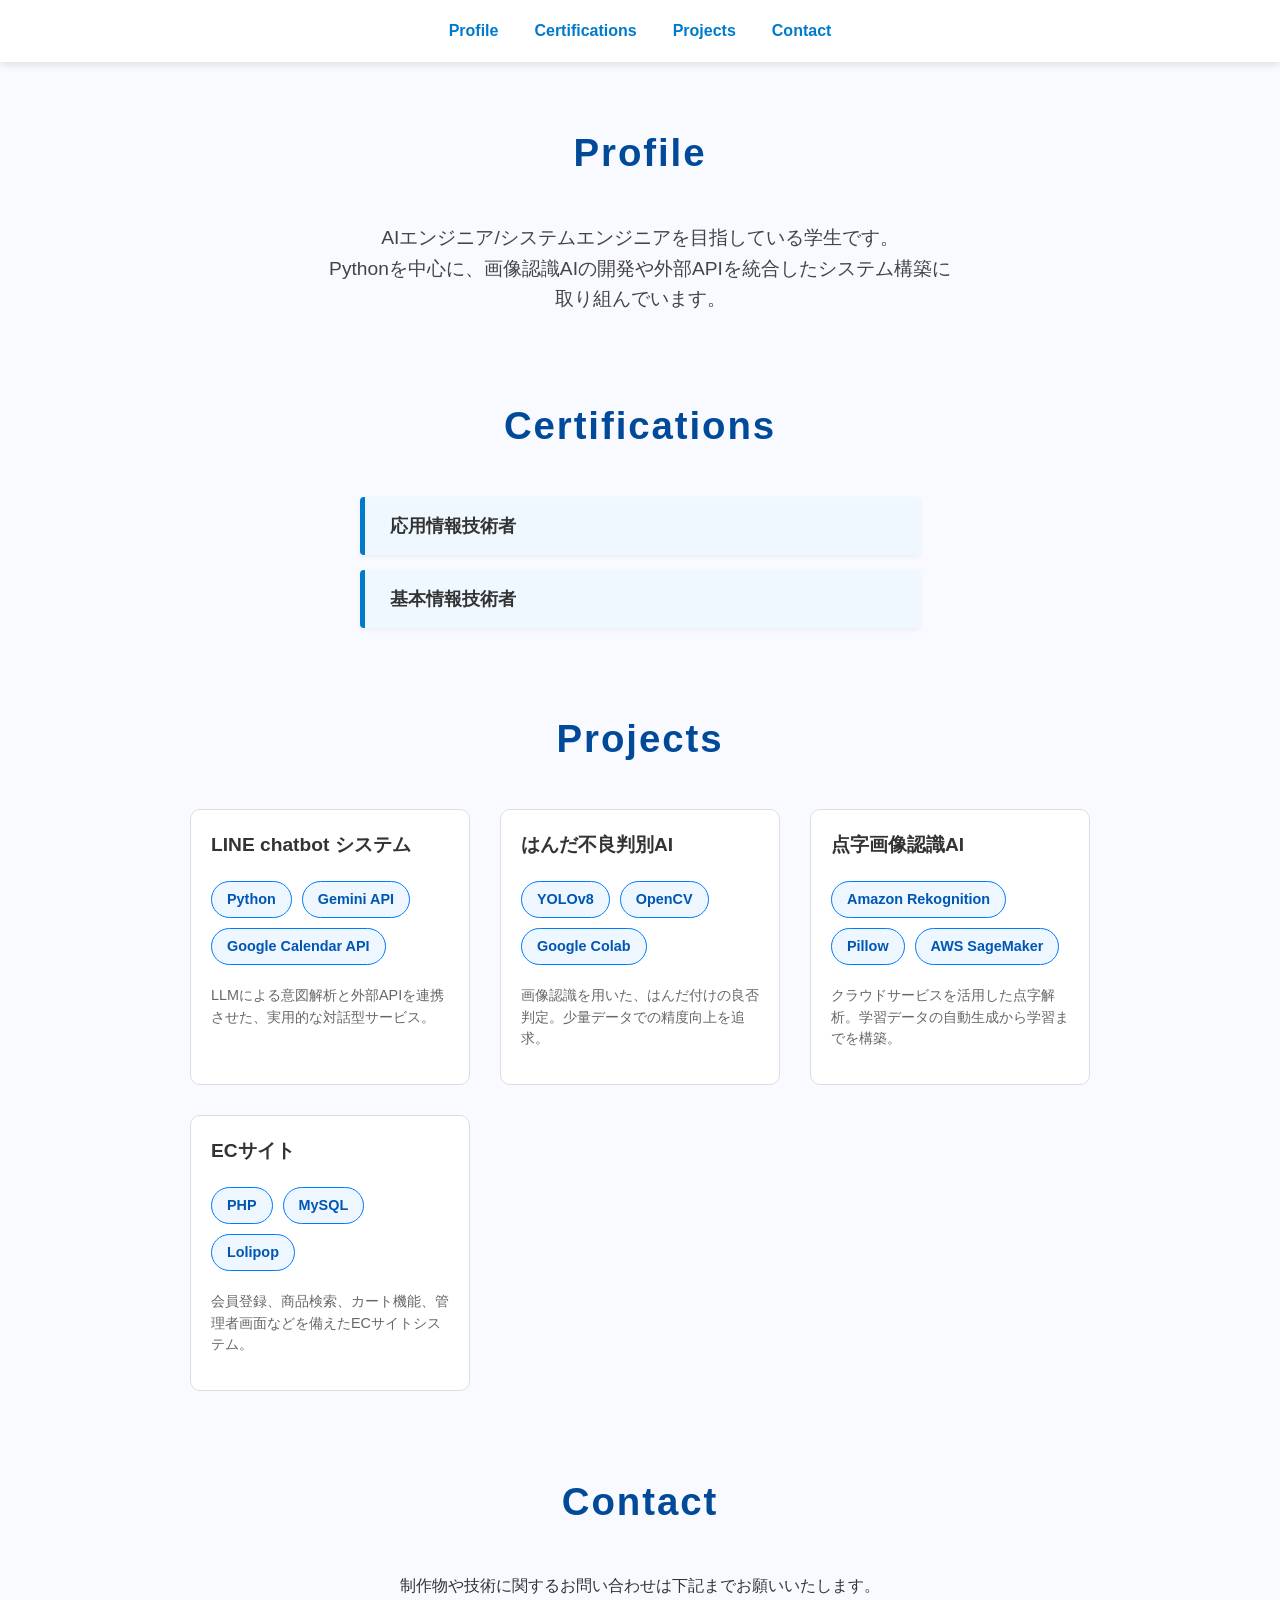
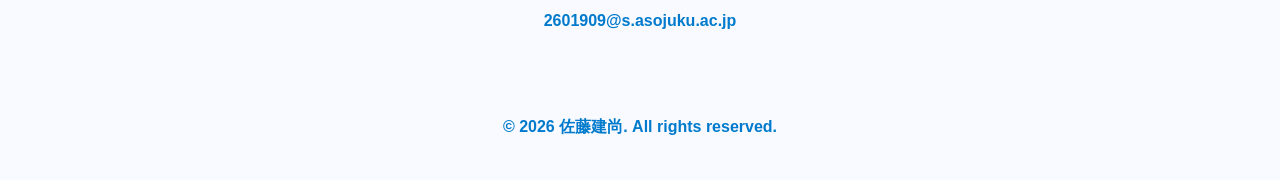
==== index.html @ fcbba81a "Fix HTML encoding issues in index.html" ====
<!DOCTYPE html>
<html lang="ja">
<head>
  <meta charset="UTF-8">
  <meta name="viewport" content="width=device-width, initial-scale=1.0">
  <title>佐藤建尚 - Portfolio</title>
  <link rel="stylesheet" href="styles.css">
</head>
<body>
  <header>
    <nav>
      <ul class="nav-list">
        <li><a href="#profile">Profile</a></li>
        <li><a href="#certifications">Certifications</a></li>
        <li><a href="#projects">Projects</a></li>
        <li><a href="#contact">Contact</a></li>
      </ul>
    </nav>
  </header>

  <main>
    <section id="profile" class="fade-in">
      <h1 class="section-title">Profile</h1>
      <div class="profile-container">
        <p>AIエンジニア/システムエンジニアを目指している学生です。
        Pythonを中心に、画像認識AIの開発や外部APIを統合したシステム構築に取り組んでいます。</p>
      </div>
    </section>
    <section id="certifications" class="fade-in">
      <h1 class="section-title">Certifications</h1>
      <ul class="cert-list">
        <li>
          <span class="cert-name">応用情報技術者</span>
        </li>
        <li>
          <span class="cert-name">基本情報技術者</span>
        </li>
      </ul>
    </section>

    <section id="projects" class="fade-in">
      <h1 class="section-title">Projects</h1>
      <div class="projects-grid">
        
        <a href="project/chatbot.html" class="project-card-link">
          <div class="project-card">
            <h3>LINE chatbot システム</h3>
            <ul class="tag-list">
              <li>Python</li>
              <li>Gemini API</li>
              <li>Google Calendar API</li>
            </ul>
            <p>LLMによる意図解析と外部APIを連携させた、実用的な対話型サービス。</p>
          </div>
        </a>

        <a href="project/handa.html" class="project-card-link">
          <div class="project-card">
            <h3>はんだ不良判別AI</h3>
            <ul class="tag-list">
              <li>YOLOv8</li>
              <li>OpenCV</li>
              <li>Google Colab</li>
            </ul>
            <p>画像認識を用いた、はんだ付けの良否判定。少量データでの精度向上を追求。</p>
          </div>
        </a>

        <a href="project/braille.html" class="project-card-link">
          <div class="project-card">
            <h3>点字画像認識AI</h3>
            <ul class="tag-list">
              <li>Amazon Rekognition</li>
              <li>Pillow</li>
              <li>AWS SageMaker</li>
            </ul>
            <p>クラウドサービスを活用した点字解析。学習データの自動生成から学習までを構築。</p>
          </div>
        </a>
        
        <a href="project/ec.html" class="project-card-link">
          <div class="project-card">
            <h3>ECサイト</h3>
            <ul class="tag-list">
              <li>PHP</li>
              <li>MySQL</li>
              <li>Lolipop</li>
            </ul>
            <p>会員登録、商品検索、カート機能、管理者画面などを備えたECサイトシステム。</p>
          </div>
        </a>

      </div>
    </section>

    <section id="contact" class="fade-in">
      <h1 class="section-title">Contact</h1>
      <p>制作物や技術に関するお問い合わせは下記までお願いいたします。</p>
      <p><span style="font-weight: 600; color: #007acc;">2601909@s.asojuku.ac.jp</span></p>
    </section>
  </main>

  <footer>
    <p>&copy; 2026 佐藤建尚. All rights reserved.</p>
  </footer>
</body>
</html>
---- styles.css ----
/* Reset & base */
* {
  box-sizing: border-box;
}
body {
  margin: 0;
  font-family: 'Segoe UI', Tahoma, Geneva, Verdana, sans-serif;
  background: #f9faff;
  color: #333;
  line-height: 1.6;
  -webkit-font-smoothing: antialiased;
  -moz-osx-font-smoothing: grayscale;
}
a {
  text-decoration: none;
  color: #007acc;
  transition: color 0.3s ease;
}
a:hover {
  color: #004a99;
}

/* Header */
header {
  background: white;
  padding: 18px 30px;
  box-shadow: 0 3px 8px rgba(0,0,0,0.1);
  position: sticky;
  top: 0;
  z-index: 100;
}
nav {
  max-width: 960px;
  margin: 0 auto;
}
.nav-list {
  list-style: none;
  display: flex;
  justify-content: center;
  gap: 36px;
  padding: 0;
  margin: 0;
  font-weight: 600;
}
.nav-list li {
  cursor: pointer;
}

/* Section titles */
.section-title {
  text-align: center;
  font-size: 2.4rem;
  font-weight: 800;
  color: #004a99;
  margin: 60px 0 40px;
  letter-spacing: 0.05em;
}

/* Profile */
#profile {
  max-width: 680px;
  margin: 0 auto 80px;
  padding: 0 20px;
  text-align: center;
}
#profile p {
  font-size: 1.2rem;
  color: #444;
  margin-top: 20px;
  white-space: pre-line;
}

/* Projects全体のコンテナ制限 */
#projects {
  max-width: 960px; /* プロフィールと同じか、少し広めに設定 */
  margin: 0 auto 80px;
  padding: 0 30px; /* 左右に余裕を持たせる */
}

/* グリッド自体のマージンを調整 */
.projects-grid {
  display: grid;
  grid-template-columns: repeat(auto-fit, minmax(280px, 1fr));
  gap: 30px; /* カード同士の間隔を少し広げるとゆとりが出ます */
  margin-top: 30px;
}

.project-card-link {
  text-decoration: none;
  color: inherit;
}

/* 各カードのスタイル */
.project-card {
  background: #fff;
  border: 1px solid #ddd;
  border-radius: 10px;
  padding: 20px;
  transition: transform 0.3s, box-shadow 0.3s;
  height: 100%;
}

.project-card:hover {
  transform: translateY(-5px);
  box-shadow: 0 10px 20px rgba(0,0,0,0.1);
  border-color: #007bff;
}

.project-card h3 {
  margin-top: 0;
  font-size: 1.2em;
  color: #333;
}

/* 使用技術のタグ */
.tag-list {
  list-style: none;
  padding: 0;
  display: flex;
  flex-wrap: wrap;
  gap: 8px;
  margin: 10px 0;
}

.tag-list li {
  background: #eef6ff;
  border: 1px solid #007bff;
  color: #0056b3;
  padding: 4px 10px;
  border-radius: 15px;
  font-size: 0.8em;
}

.project-card p {
  font-size: 0.9em;
  color: #666;
  line-height: 1.5;
}

/* --- 使用技術のタグ表示（共通設定） --- */
.skills-simple, .tag-list {
  list-style: none;
  padding: 0;
  margin: 20px 0; /* 上下の余白 */
  display: flex;
  flex-wrap: wrap; /* 幅が狭くなったら折り返す */
  gap: 10px;      /* タグ同士の間隔 */
  justify-content: flex-start; /* 左寄せ（中央がいい場合はcenterに変更） */
}

/* 詳細ページのスキル枠調整 */
.skills-simple {
  max-width: 100%; /* 横幅いっぱい使えるようにする */
  margin-bottom: 40px;
}

/* タグ1つ1つの見た目 */
.skills-simple li, .tag-list li {
  background: #eef6ff;
  border: 1px solid #007bff;
  color: #0056b3;
  padding: 6px 15px;
  border-radius: 20px;
  font-size: 0.9rem;
  font-weight: 600;
  white-space: nowrap; /* 文字を改行させない */
  display: flex;
  align-items: center;
}

.skills-simple li strong {
  margin-right: 6px;
  color: #333;
}

/* Projects vertical list */
.gallery {
  display: block;
  max-width: 720px;
  margin: 0 auto 80px;
  padding: 0 15px;
  gap: 40px;
}
.work-item {
  display: flex;
  flex-direction: row;
  background: white;
  border-radius: 18px;
  box-shadow: 0 20px 45px rgba(0,0,0,0.12);
  overflow: hidden;
  transition: transform 0.5s ease, box-shadow 0.5s ease;
  cursor: pointer;
  margin-bottom: 40px;
}
.work-item:hover {
  transform: translateY(-10px);
  box-shadow: 0 30px 60px rgba(0,0,0,0.2);
}
.work-item img {
  width: 280px;
  height: 180px;
  object-fit: cover;
  transition: transform 0.6s ease;
  flex-shrink: 0;
}
.work-item:hover img {
  transform: scale(1.08);
}
.work-content {
  padding: 20px 25px;
  text-align: left;
  display: flex;
  flex-direction: column;
  justify-content: center;
  flex: 1;
}
.work-content h3 {
  font-size: 1.6rem;
  font-weight: 700;
  margin-bottom: 14px;
  color: #004a99;
}
.work-content p {
  font-size: 1.1rem;
  color: #555;
  line-height: 1.5;
}

/* Certifications セクション全体 */
#certifications {
  max-width: 600px; 
  margin: 0 auto 80px;
  padding: 0 20px;
}

/* 資格リストのスタイル */
.cert-list {
  list-style: none;
  padding: 0;
  margin: 0;
}

.cert-list li {
  background: #f0f8ff; /* 爽やかな薄い青 */
  border-left: 5px solid #007acc; /* 左側にアクセントの太線 */
  margin-bottom: 15px;
  padding: 15px 25px;
  border-radius: 4px;
  box-shadow: 0 2px 5px rgba(0,0,0,0.05);
  display: flex;
  align-items: center;
  transition: transform 0.2s ease;
}

.cert-name {
  font-size: 1.1rem;
  font-weight: 700;
  color: #333;
}

/* Contactセクション全体を中央寄せ */
#contact {
  text-align: center;
  padding: 0 20px;
  margin-bottom: 80px;
}

#contact p {
  margin: 10px 0;
}

/* Footer */
footer {
  text-align: center;
  color: #007acc;
  font-weight: 600;
  font-size: 1rem;
  margin: 60px 0 40px;
  user-select: none;
}

/* Fade-in animation */
.fade-in {
  opacity: 0;
  transform: translateY(40px);
  animation: fadeInUp 1s forwards;
}
.fade-in.delay-1 {
  animation-delay: 0.4s;
}
.fade-in.delay-2 {
  animation-delay: 0.8s;
}
.fade-in.delay-3 {
  animation-delay: 1.2s;
}
@keyframes fadeInUp {
  to {
    opacity: 1;
    transform: translateY(0);
  }
}

/* Responsive */
@media (max-width: 720px) {
  .skills-simple {
    flex-wrap: wrap;
    gap: 16px;
  }
  .work-item {
    flex-direction: column;
  }
  .work-item img {
    width: 100%;
    height: 180px;
  }
  .work-content {
    padding: 15px 20px;
  }
}

@media (max-width: 480px) {
  .nav-list {
    flex-wrap: wrap;
    justify-content: center;
  }
}
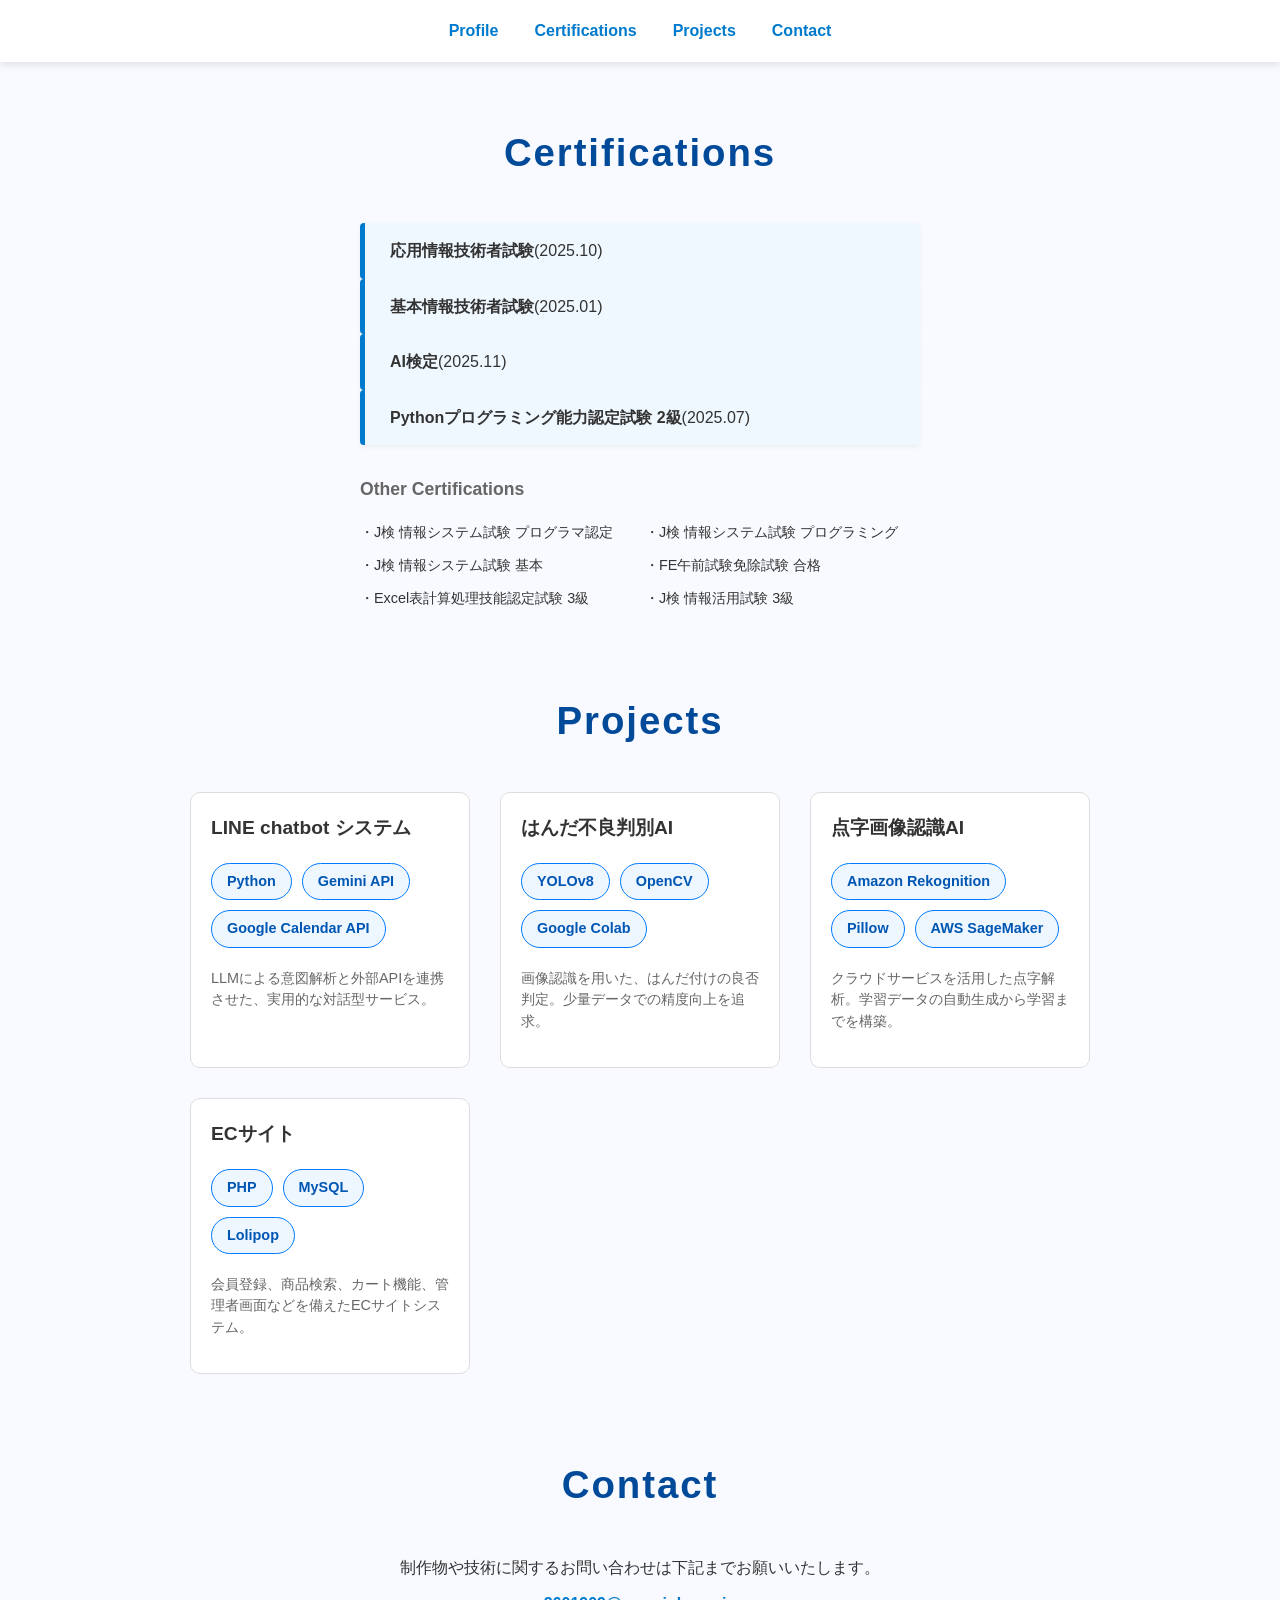
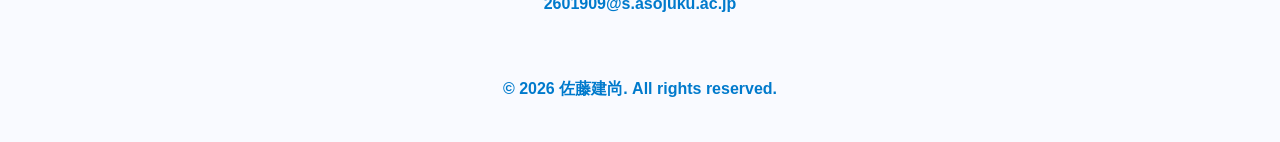
==== commit 2d8398b4: "Update index.html" ====
--- a/index.html
+++ b/index.html
@@ -19,23 +19,27 @@
   </header>
 
   <main>
-    <section id="profile" class="fade-in">
-      <h1 class="section-title">Profile</h1>
-      <div class="profile-container">
-        <p>AIエンジニア/システムエンジニアを目指している学生です。
-        Pythonを中心に、画像認識AIの開発や外部APIを統合したシステム構築に取り組んでいます。</p>
-      </div>
-    </section>
     <section id="certifications" class="fade-in">
       <h1 class="section-title">Certifications</h1>
-      <ul class="cert-list">
-        <li>
-          <span class="cert-name">応用情報技術者</span>
-        </li>
-        <li>
-          <span class="cert-name">基本情報技術者</span>
-        </li>
-      </ul>
+      <div class="cert-container" style="max-width: 800px; margin: 0 auto;">
+        
+        <ul class="cert-list">
+          <li><strong>応用情報技術者試験</strong> <span class="cert-date">(2025.10)</span></li>
+          <li><strong>基本情報技術者試験</strong> <span class="cert-date">(2025.01)</span></li>
+          <li><strong>AI検定</strong> <span class="cert-date">(2025.11)</span></li>
+          <li><strong>Pythonプログラミング能力認定試験 2級</strong> <span class="cert-date">(2025.07)</span></li>
+        </ul>
+    
+        <h3 style="margin-top: 30px; font-size: 1.1rem; color: #666;">Other Certifications</h3>
+        <ul class="cert-sub-list" style="list-style: none; padding: 0; display: grid; grid-template-columns: 1fr 1fr; gap: 10px; font-size: 0.9rem;">
+          <li>・J検 情報システム試験 プログラマ認定</li>
+          <li>・J検 情報システム試験 プログラミング</li>
+          <li>・J検 情報システム試験 基本</li>
+          <li>・FE午前試験免除試験 合格</li>
+          <li>・Excel表計算処理技能認定試験 3級</li>
+          <li>・J検 情報活用試験 3級</li>
+        </ul>
+      </div>
     </section>
 
     <section id="projects" class="fade-in">
--- a/styles.css
+++ b/styles.css
@@ -151,7 +151,7 @@
 /* 詳細ページのスキル枠調整 */
 .skills-simple {
   max-width: 100%; /* 横幅いっぱい使えるようにする */
-  margin-bottom: 40px;
+  margin-om: 40px;
 }
 
 /* タグ1つ1つの見た目 */
@@ -190,7 +190,7 @@
   overflow: hidden;
   transition: transform 0.5s ease, box-shadow 0.5s ease;
   cursor: pointer;
-  margin-bottom: 40px;
+  margin-om: 40px;
 }
 .work-item:hover {
   transform: translateY(-10px);
@@ -217,7 +217,7 @@
 .work-content h3 {
   font-size: 1.6rem;
   font-weight: 700;
-  margin-bottom: 14px;
+  margin-om: 14px;
   color: #004a99;
 }
 .work-content p {
@@ -243,7 +243,7 @@
 .cert-list li {
   background: #f0f8ff; /* 爽やかな薄い青 */
   border-left: 5px solid #007acc; /* 左側にアクセントの太線 */
-  margin-bottom: 15px;
+  margin-om: 15px;
   padding: 15px 25px;
   border-radius: 4px;
   box-shadow: 0 2px 5px rgba(0,0,0,0.05);
@@ -262,13 +262,71 @@
 #contact {
   text-align: center;
   padding: 0 20px;
-  margin-bottom: 80px;
+  margin-om: 80px;
 }
 
 #contact p {
   margin: 10px 0;
 }
 
+/* 外部リンク用のアクションボックス*/
+.action-box {
+  text-align: center;
+  margin: 40px auto;
+  padding: 30px 20px;
+  background: #fff9f0;
+  border-radius: 12px;
+  border: 1px dashed #f9ab00;
+  max-width: 700px;
+}
+
+.action-box p {
+  font-size: 0.95em;
+  color: #555;
+  margin-om: 20px;
+}
+
+/* 外枠のボックス */
+.action-box {
+  text-align: center;
+  margin: 40px auto;
+  padding: 30px 20px;
+  background: #f8f9fa;
+  border-radius: 12px;
+  border: 1px dashed #007acc;
+  max-width: 700px;
+}
+
+.action-box p {
+  font-size: 0.95em;
+  color: #555;
+  margin-bottom: 20px;
+}
+
+.btn-external {
+  background-color: #007acc;
+  color: #ffffff !important;           
+  padding: 14px 28px;
+  text-decoration: none;
+  border-radius: 8px;
+  font-weight: bold;
+  display: inline-flex;
+  align-items: center;
+  transition: 0.3s ease;
+  box-shadow: 0 4px 12px rgba(0, 122, 204, 0.2);
+  border: none;               
+}
+
+.btn-external:hover {
+  background-color: #005fa3 !important;
+  transform: translateY(-2px);
+  box-shadow: 0 6px 15px rgba(0, 122, 204, 0.3);
+}
+
+.btn-icon {
+  margin-right: 10px;
+  font-size: 1.2em;
+}
 /* Footer */
 footer {
   text-align: center;
@@ -325,3 +383,20 @@
     justify-content: center;
   }
 }
+
+
+.visit-button {
+  background: #007acc;
+  color: #fff !important;
+  padding: 15px 30px;
+  border-radius: 30px;
+  font-weight: bold;
+  text-decoration: none;
+  display: inline-block;
+  transition: background 0.3s, transform 0.2s;
+  box-shadow: 0 4px 15px rgba(0, 122, 204, 0.3);
+}
+.visit-button:hover {
+  background: #005fa3;
+  transform: translateY(-2px);
+}
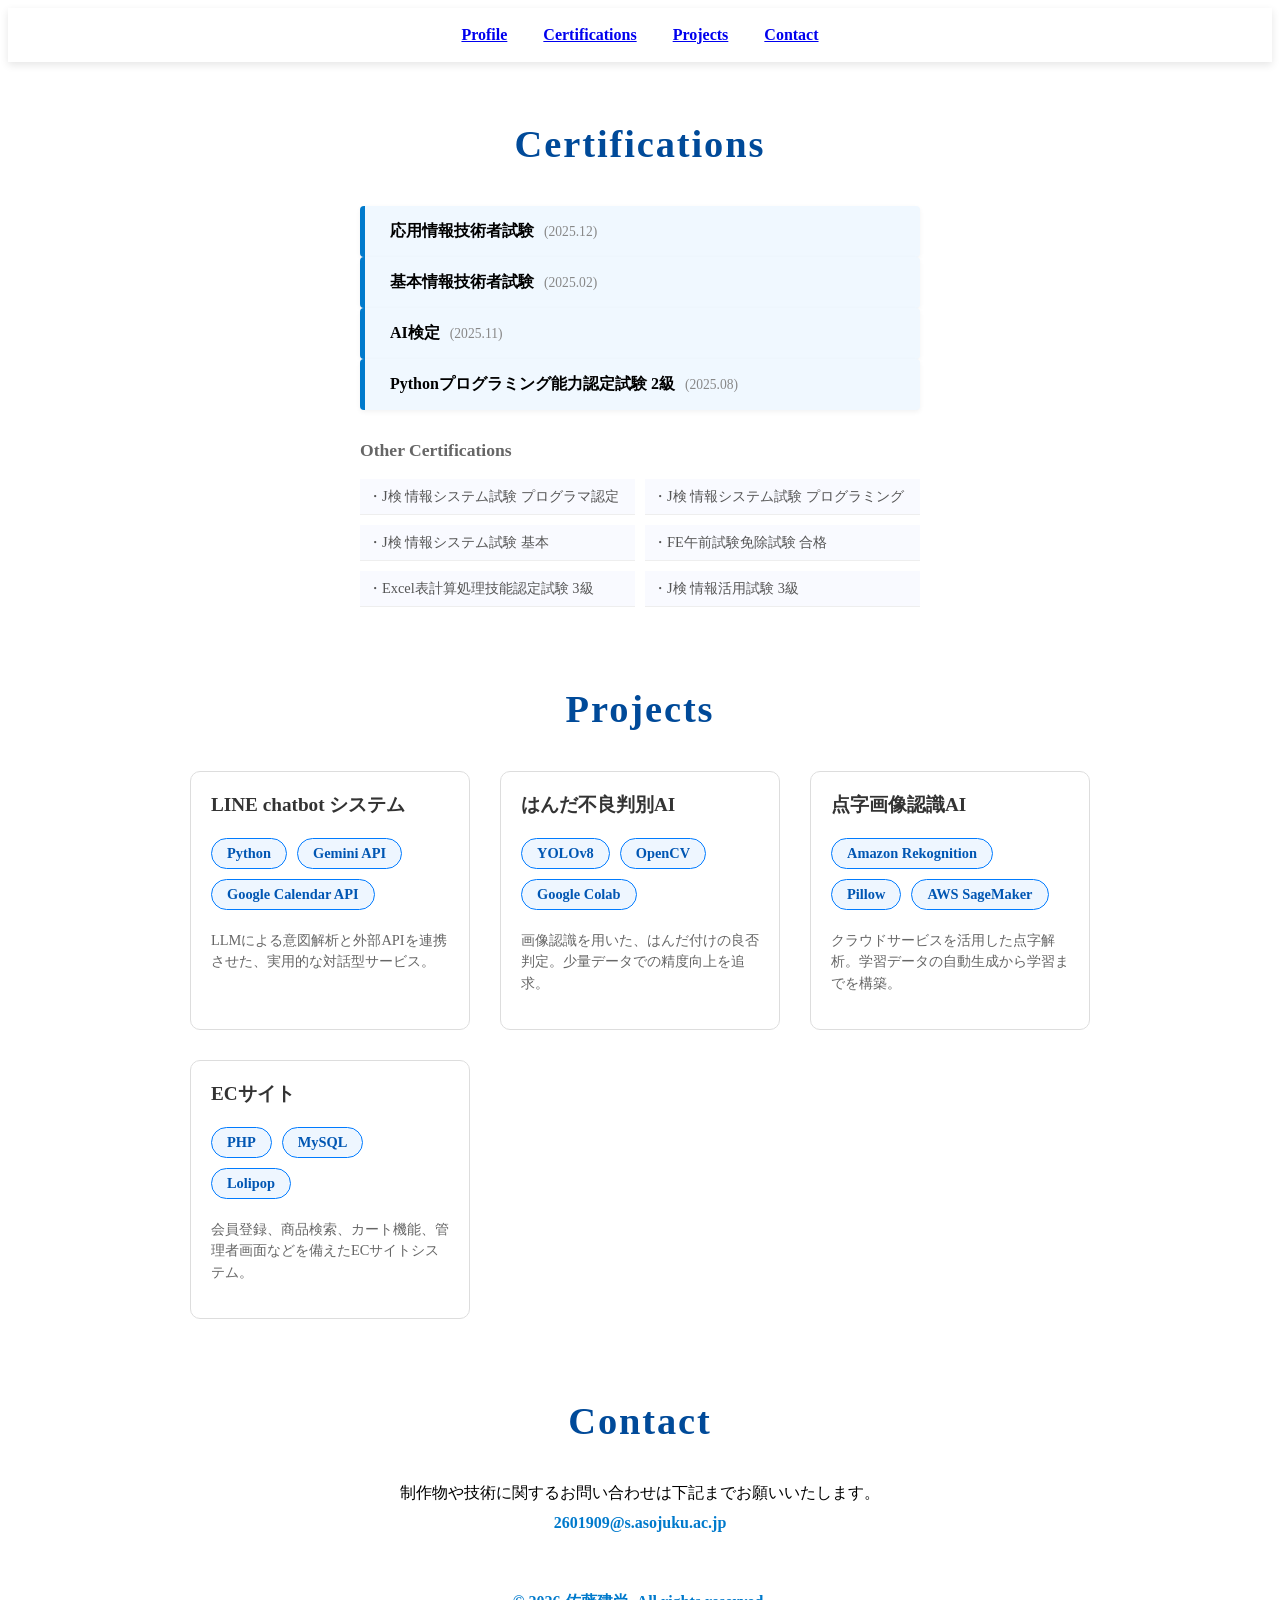
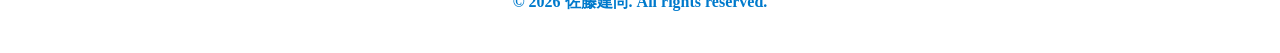
==== commit 3800402a: "Revise certification dates and project details Updated certification dates and project descriptions." ====
--- a/index.html
+++ b/index.html
@@ -24,10 +24,10 @@
       <div class="cert-container" style="max-width: 800px; margin: 0 auto;">
         
         <ul class="cert-list">
-          <li><strong>応用情報技術者試験</strong> <span class="cert-date">(2025.10)</span></li>
-          <li><strong>基本情報技術者試験</strong> <span class="cert-date">(2025.01)</span></li>
+          <li><strong>応用情報技術者試験</strong> <span class="cert-date">(2025.12)</span></li>
+          <li><strong>基本情報技術者試験</strong> <span class="cert-date">(2025.02)</span></li>
           <li><strong>AI検定</strong> <span class="cert-date">(2025.11)</span></li>
-          <li><strong>Pythonプログラミング能力認定試験 2級</strong> <span class="cert-date">(2025.07)</span></li>
+          <li><strong>Pythonプログラミング能力認定試験 2級</strong> <span class="cert-date">(2025.08)</span></li>
         </ul>
     
         <h3 style="margin-top: 30px; font-size: 1.1rem; color: #666;">Other Certifications</h3>
--- a/styles.css
+++ b/styles.css
@@ -2,7 +2,7 @@
 * {
   box-sizing: border-box;
 }
-body {
+body
   margin: 0;
   font-family: 'Segoe UI', Tahoma, Geneva, Verdana, sans-serif;
   background: #f9faff;
@@ -256,6 +256,26 @@
   font-size: 1.1rem;
   font-weight: 700;
   color: #333;
+}
+
+.cert-date {
+  font-size: 0.85em;
+  color: #888;
+  margin-left: 10px;
+  font-weight: normal;
+}
+
+.cert-sub-list li {
+  background: #f9faff;
+  padding: 8px;
+  border-bottom: 1px solid #eee;
+  color: #555;
+}
+
+@media (max-width: 600px) {
+  .cert-sub-list {
+    grid-template-columns: 1fr !important; /* スマホでは1列に */
+  }
 }
 
 /* Contactセクション全体を中央寄せ */
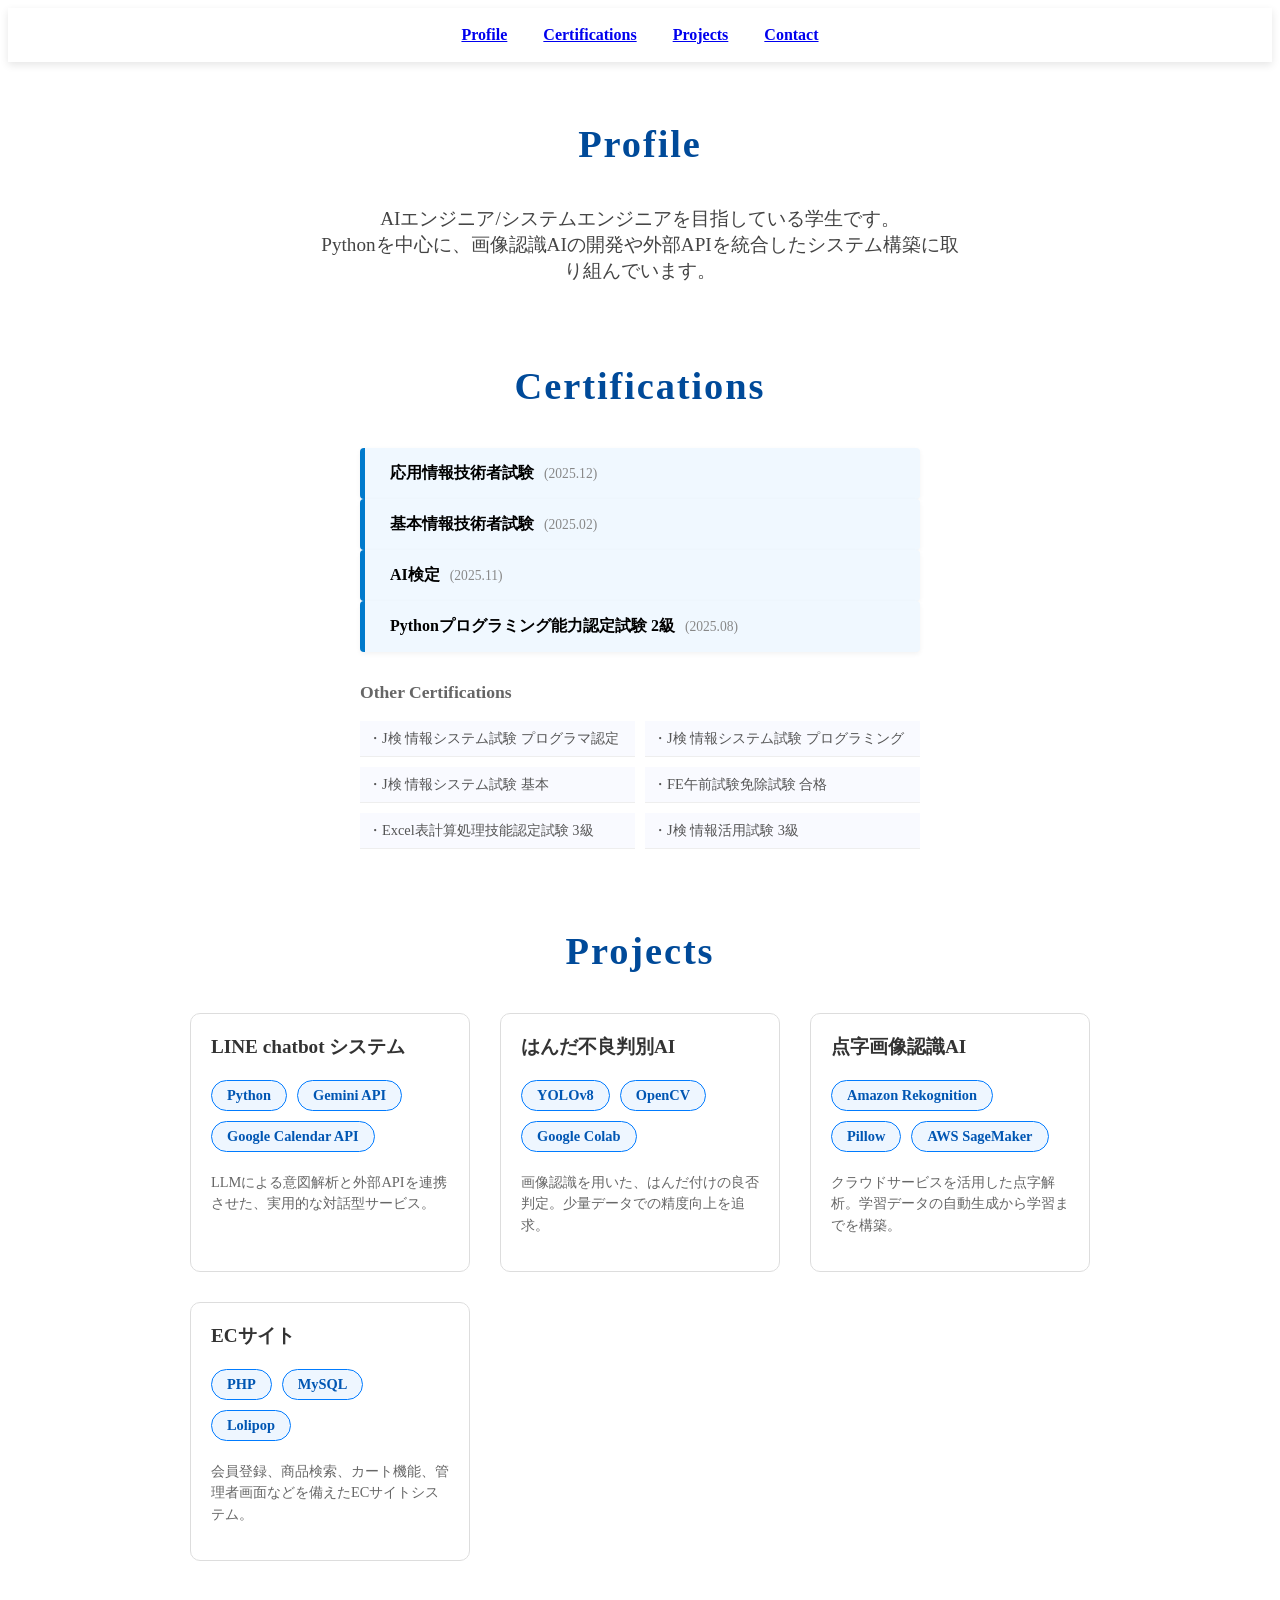
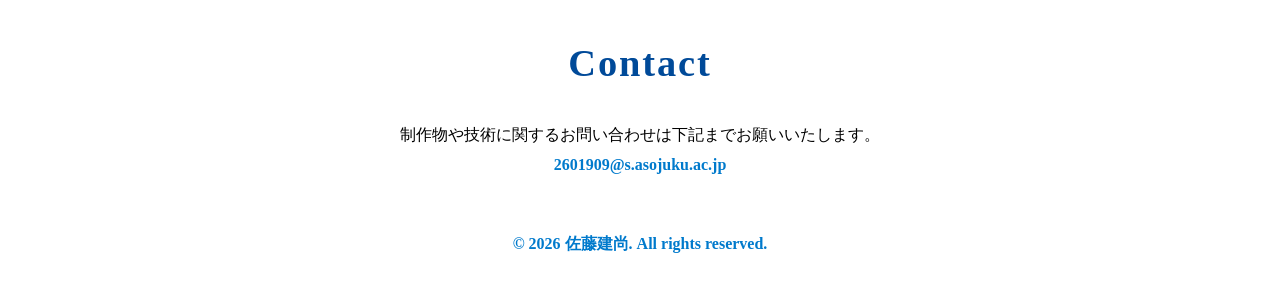
==== commit e1865b55: "Add profile section to index.html" ====
--- a/index.html
+++ b/index.html
@@ -1,7 +1,7 @@
 <!DOCTYPE html>
 <html lang="ja">
 <head>
-  <meta charset="UTF-8">
+  <meta charset="UTF-8"
   <meta name="viewport" content="width=device-width, initial-scale=1.0">
   <title>佐藤建尚 - Portfolio</title>
   <link rel="stylesheet" href="styles.css">
@@ -19,17 +19,23 @@
   </header>
 
   <main>
+    <section id="profile" class="fade-in">
+      <h1 class="section-title">Profile</h1>
+      <div class="profile-container">
+        <p>AIエンジニア/システムエンジニアを目指している学生です。
+        Pythonを中心に、画像認識AIの開発や外部APIを統合したシステム構築に取り組んでいます。</p>
+      </div>
+    </section>
+    
     <section id="certifications" class="fade-in">
       <h1 class="section-title">Certifications</h1>
       <div class="cert-container" style="max-width: 800px; margin: 0 auto;">
-        
         <ul class="cert-list">
           <li><strong>応用情報技術者試験</strong> <span class="cert-date">(2025.12)</span></li>
           <li><strong>基本情報技術者試験</strong> <span class="cert-date">(2025.02)</span></li>
           <li><strong>AI検定</strong> <span class="cert-date">(2025.11)</span></li>
           <li><strong>Pythonプログラミング能力認定試験 2級</strong> <span class="cert-date">(2025.08)</span></li>
         </ul>
-    
         <h3 style="margin-top: 30px; font-size: 1.1rem; color: #666;">Other Certifications</h3>
         <ul class="cert-sub-list" style="list-style: none; padding: 0; display: grid; grid-template-columns: 1fr 1fr; gap: 10px; font-size: 0.9rem;">
           <li>・J検 情報システム試験 プログラマ認定</li>
@@ -45,7 +51,7 @@
     <section id="projects" class="fade-in">
       <h1 class="section-title">Projects</h1>
       <div class="projects-grid">
-        
+
         <a href="project/chatbot.html" class="project-card-link">
           <div class="project-card">
             <h3>LINE chatbot システム</h3>
@@ -81,7 +87,7 @@
             <p>クラウドサービスを活用した点字解析。学習データの自動生成から学習までを構築。</p>
           </div>
         </a>
-        
+
         <a href="project/ec.html" class="project-card-link">
           <div class="project-card">
             <h3>ECサイト</h3>
@@ -96,14 +102,14 @@
 
       </div>
     </section>
-
+    
     <section id="contact" class="fade-in">
       <h1 class="section-title">Contact</h1>
       <p>制作物や技術に関するお問い合わせは下記までお願いいたします。</p>
       <p><span style="font-weight: 600; color: #007acc;">2601909@s.asojuku.ac.jp</span></p>
     </section>
+    
   </main>
-
   <footer>
     <p>&copy; 2026 佐藤建尚. All rights reserved.</p>
   </footer>
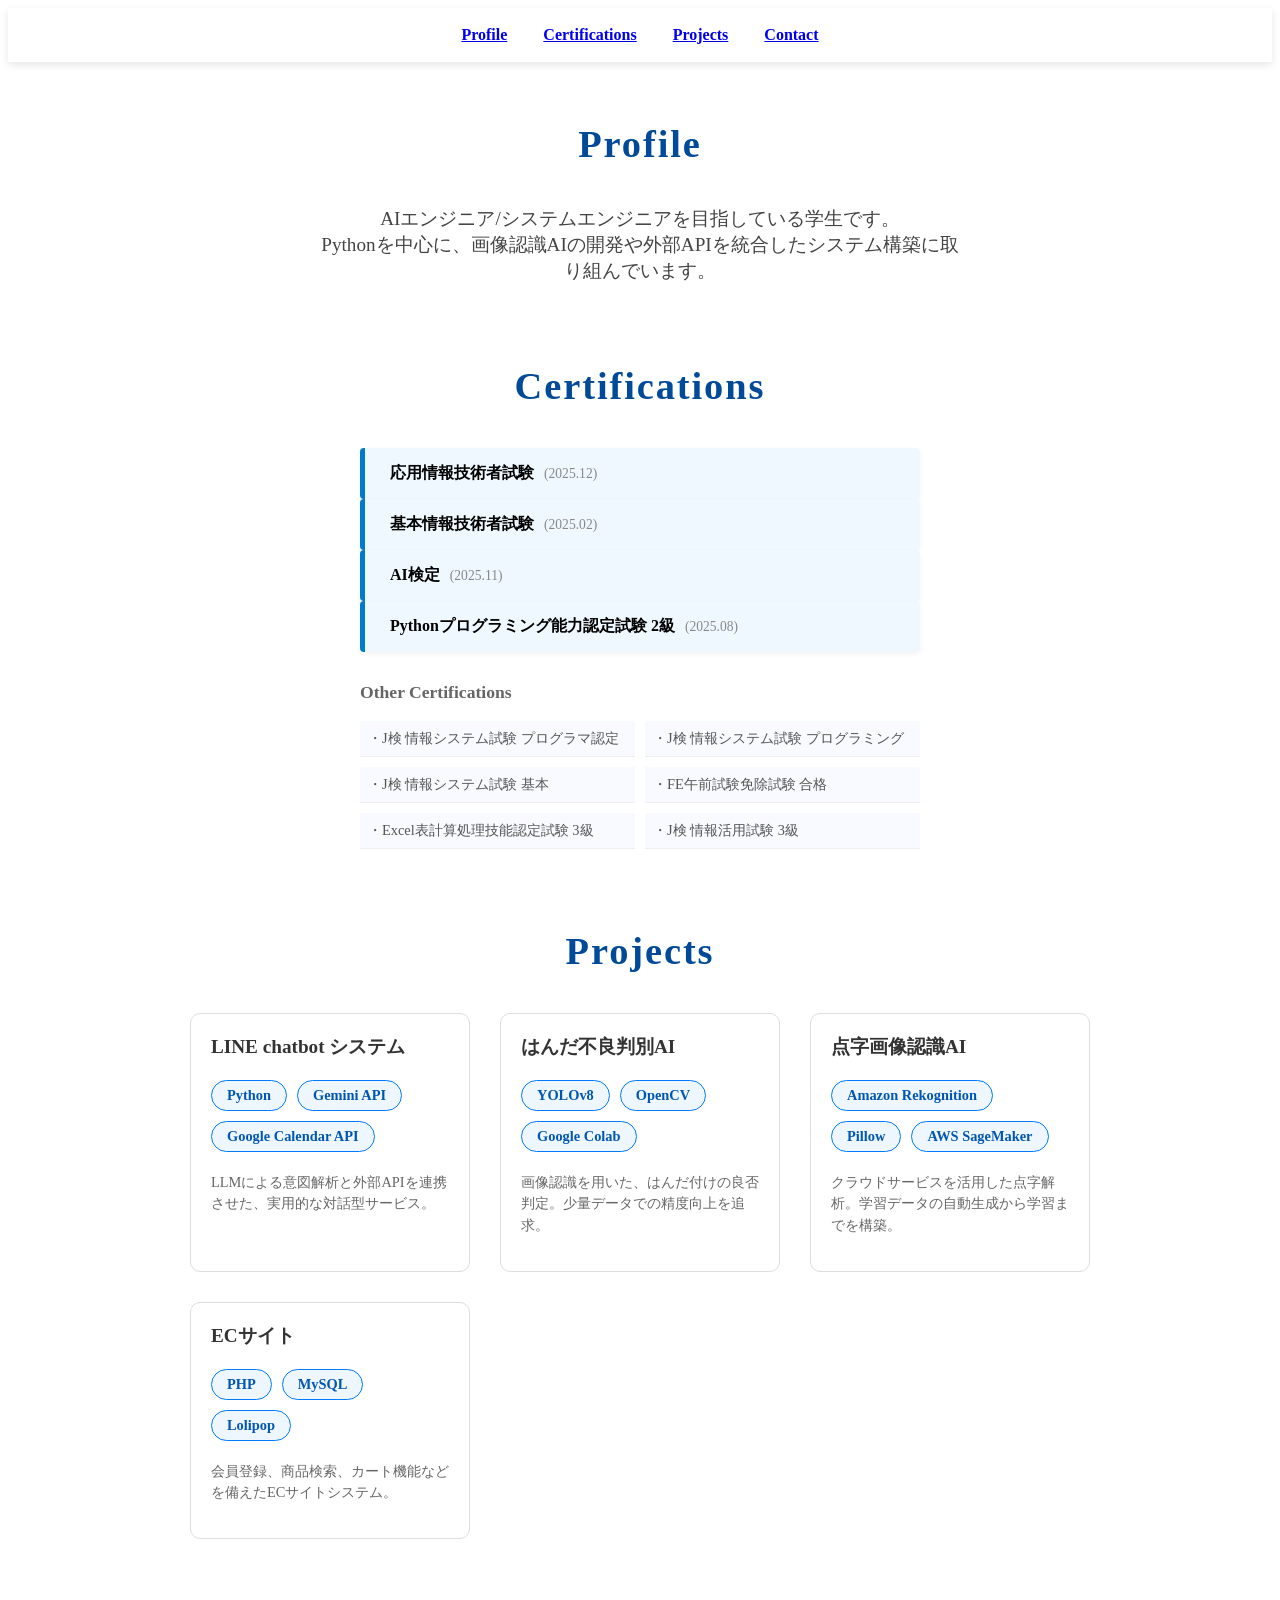
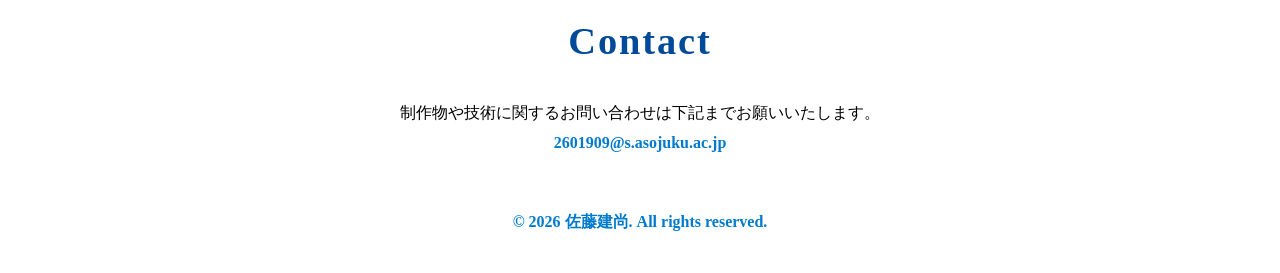
==== commit e7c500b1: "Update index.html" ====
--- a/index.html
+++ b/index.html
@@ -96,7 +96,7 @@
               <li>MySQL</li>
               <li>Lolipop</li>
             </ul>
-            <p>会員登録、商品検索、カート機能、管理者画面などを備えたECサイトシステム。</p>
+            <p>会員登録、商品検索、カート機能などを備えたECサイトシステム。</p>
           </div>
         </a>
 
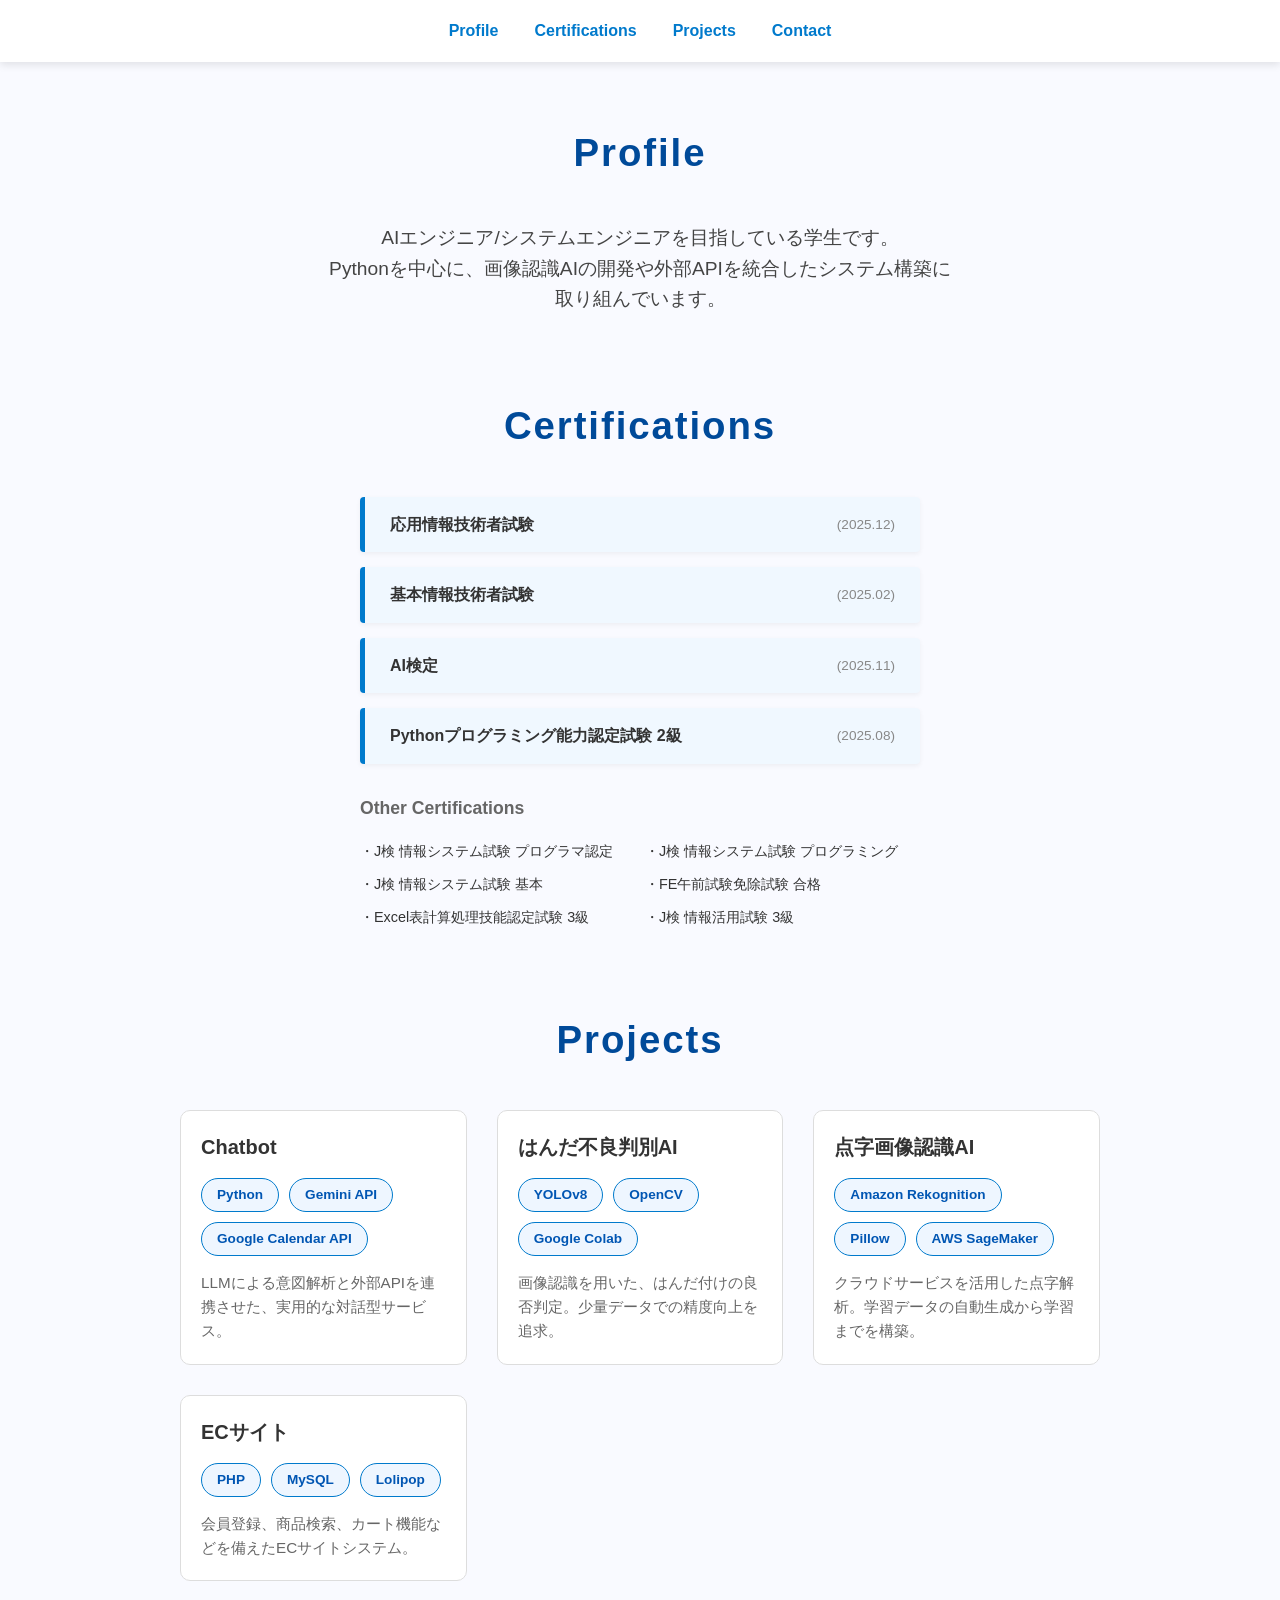
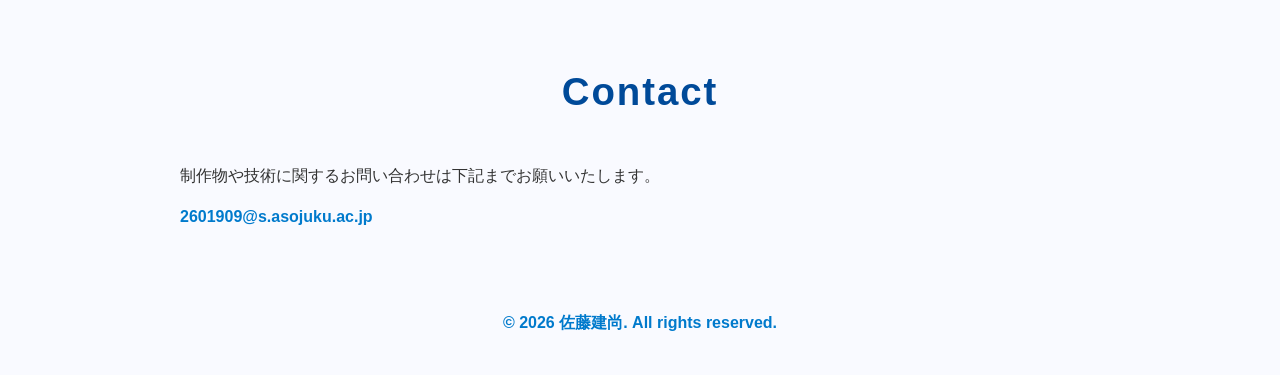
==== commit fbdbef7c: "Fix HTML encoding issues in index.html" ====
--- a/index.html
+++ b/index.html
@@ -54,7 +54,7 @@
 
         <a href="project/chatbot.html" class="project-card-link">
           <div class="project-card">
-            <h3>LINE chatbot システム</h3>
+            <h3>Chatbot</h3>
             <ul class="tag-list">
               <li>Python</li>
               <li>Gemini API</li>
--- a/styles.css
+++ b/styles.css
@@ -1,38 +1,57 @@
-/* Reset & base */
+/* --- Variables & Reset --- */
+:root {
+  --primary-color: #007acc;
+  --primary-hover: #005fa3;
+  --bg-color: #f9faff;
+  --text-color: #333;
+  --text-muted: #666;
+  --card-bg: #ffffff;
+  --tag-bg: #eef6ff;
+  --border-color: #ddd;
+  --shadow-sm: 0 3px 8px rgba(0,0,0,0.1);
+  --shadow-md: 0 10px 20px rgba(0,0,0,0.1);
+  --shadow-lg: 0 20px 45px rgba(0,0,0,0.12);
+  --transition: 0.3s ease;
+}
+
 * {
   box-sizing: border-box;
 }
-body
+
+body {
   margin: 0;
-  font-family: 'Segoe UI', Tahoma, Geneva, Verdana, sans-serif;
-  background: #f9faff;
-  color: #333;
+  font-family: 'Segoe UI', "Helvetica Neue", Arial, sans-serif;
+  background: var(--bg-color);
+  color: var(--text-color);
   line-height: 1.6;
   -webkit-font-smoothing: antialiased;
-  -moz-osx-font-smoothing: grayscale;
-}
+}
+
 a {
   text-decoration: none;
-  color: #007acc;
-  transition: color 0.3s ease;
-}
+  color: var(--primary-color);
+  transition: var(--transition);
+}
+
 a:hover {
-  color: #004a99;
-}
-
-/* Header */
+  color: var(--primary-hover);
+}
+
+/* --- Layout Components --- */
 header {
   background: white;
   padding: 18px 30px;
-  box-shadow: 0 3px 8px rgba(0,0,0,0.1);
+  box-shadow: var(--shadow-sm);
   position: sticky;
   top: 0;
   z-index: 100;
 }
+
 nav {
   max-width: 960px;
   margin: 0 auto;
 }
+
 .nav-list {
   list-style: none;
   display: flex;
@@ -42,11 +61,7 @@
   margin: 0;
   font-weight: 600;
 }
-.nav-list li {
-  cursor: pointer;
-}
-
-/* Section titles */
+
 .section-title {
   text-align: center;
   font-size: 2.4rem;
@@ -56,13 +71,18 @@
   letter-spacing: 0.05em;
 }
 
-/* Profile */
+section {
+  max-width: 960px;
+  margin: 0 auto 80px;
+  padding: 0 20px;
+}
+
+/* --- Profile --- */
 #profile {
   max-width: 680px;
-  margin: 0 auto 80px;
-  padding: 0 20px;
   text-align: center;
 }
+
 #profile p {
   font-size: 1.2rem;
   color: #444;
@@ -70,132 +90,89 @@
   white-space: pre-line;
 }
 
-/* Projects全体のコンテナ制限 */
-#projects {
-  max-width: 960px; /* プロフィールと同じか、少し広めに設定 */
-  margin: 0 auto 80px;
-  padding: 0 30px; /* 左右に余裕を持たせる */
-}
-
-/* グリッド自体のマージンを調整 */
+/* --- Projects Grid --- */
 .projects-grid {
   display: grid;
   grid-template-columns: repeat(auto-fit, minmax(280px, 1fr));
-  gap: 30px; /* カード同士の間隔を少し広げるとゆとりが出ます */
+  gap: 30px;
   margin-top: 30px;
 }
 
-.project-card-link {
-  text-decoration: none;
-  color: inherit;
-}
-
-/* 各カードのスタイル */
 .project-card {
-  background: #fff;
-  border: 1px solid #ddd;
+  background: var(--card-bg);
+  border: 1px solid var(--border-color);
   border-radius: 10px;
   padding: 20px;
-  transition: transform 0.3s, box-shadow 0.3s;
+  transition: transform var(--transition), box-shadow var(--transition);
   height: 100%;
 }
 
 .project-card:hover {
   transform: translateY(-5px);
-  box-shadow: 0 10px 20px rgba(0,0,0,0.1);
-  border-color: #007bff;
+  box-shadow: var(--shadow-md);
+  border-color: var(--primary-color);
+}
+
+.project-card-link {
+  color: inherit;
 }
 
 .project-card h3 {
-  margin-top: 0;
-  font-size: 1.2em;
-  color: #333;
-}
-
-/* 使用技術のタグ */
-.tag-list {
+  margin: 0 0 10px;
+  font-size: 1.25rem;
+  color: var(--text-color);
+}
+
+.project-card p {
+  margin: 0;
+  font-size: 0.95rem;
+  color: var(--text-muted);
+}
+
+
+/* --- Tags (Shared Style) --- */
+.tag-list, .skills-simple {
   list-style: none;
   padding: 0;
+  margin: 15px 0;
   display: flex;
   flex-wrap: wrap;
-  gap: 8px;
-  margin: 10px 0;
-}
-
-.tag-list li {
-  background: #eef6ff;
-  border: 1px solid #007bff;
+  gap: 10px;
+}
+
+.tag-list li, .skills-simple li {
+  background: var(--tag-bg);
+  border: 1px solid var(--primary-color);
   color: #0056b3;
-  padding: 4px 10px;
-  border-radius: 15px;
-  font-size: 0.8em;
-}
-
-.project-card p {
-  font-size: 0.9em;
-  color: #666;
-  line-height: 1.5;
-}
-
-/* --- 使用技術のタグ表示（共通設定） --- */
-.skills-simple, .tag-list {
-  list-style: none;
-  padding: 0;
-  margin: 20px 0; /* 上下の余白 */
-  display: flex;
-  flex-wrap: wrap; /* 幅が狭くなったら折り返す */
-  gap: 10px;      /* タグ同士の間隔 */
-  justify-content: flex-start; /* 左寄せ（中央がいい場合はcenterに変更） */
-}
-
-/* 詳細ページのスキル枠調整 */
-.skills-simple {
-  max-width: 100%; /* 横幅いっぱい使えるようにする */
-  margin-om: 40px;
-}
-
-/* タグ1つ1つの見た目 */
-.skills-simple li, .tag-list li {
-  background: #eef6ff;
-  border: 1px solid #007bff;
-  color: #0056b3;
-  padding: 6px 15px;
+  padding: 5px 15px;
   border-radius: 20px;
-  font-size: 0.9rem;
+  font-size: 0.85rem;
   font-weight: 600;
-  white-space: nowrap; /* 文字を改行させない */
+  white-space: nowrap;
   display: flex;
   align-items: center;
 }
 
-.skills-simple li strong {
-  margin-right: 6px;
-  color: #333;
-}
-
-/* Projects vertical list */
+/* --- Work Items (Vertical List) --- */
 .gallery {
-  display: block;
   max-width: 720px;
-  margin: 0 auto 80px;
-  padding: 0 15px;
-  gap: 40px;
-}
+}
+
 .work-item {
   display: flex;
-  flex-direction: row;
   background: white;
   border-radius: 18px;
-  box-shadow: 0 20px 45px rgba(0,0,0,0.12);
+  box-shadow: var(--shadow-lg);
   overflow: hidden;
   transition: transform 0.5s ease, box-shadow 0.5s ease;
-  cursor: pointer;
-  margin-om: 40px;
-}
+  margin-bottom: 40px;
+}
+
 .work-item:hover {
   transform: translateY(-10px);
   box-shadow: 0 30px 60px rgba(0,0,0,0.2);
 }
+
 .work-item img {
   width: 280px;
   height: 180px;
@@ -203,175 +180,93 @@
   transition: transform 0.6s ease;
   flex-shrink: 0;
 }
+
 .work-item:hover img {
   transform: scale(1.08);
 }
+
 .work-content {
   padding: 20px 25px;
-  text-align: left;
+  flex: 1;
   display: flex;
   flex-direction: column;
   justify-content: center;
-  flex: 1;
-}
-.work-content h3 {
-  font-size: 1.6rem;
-  font-weight: 700;
-  margin-om: 14px;
-  color: #004a99;
-}
-.work-content p {
-  font-size: 1.1rem;
-  color: #555;
-  line-height: 1.5;
-}
-
-/* Certifications セクション全体 */
+}
+
+/* --- Certifications --- */
 #certifications {
-  max-width: 600px; 
-  margin: 0 auto 80px;
-  padding: 0 20px;
-}
-
-/* 資格リストのスタイル */
+  max-width: 600px;
+}
+
 .cert-list {
   list-style: none;
   padding: 0;
-  margin: 0;
 }
 
 .cert-list li {
-  background: #f0f8ff; /* 爽やかな薄い青 */
-  border-left: 5px solid #007acc; /* 左側にアクセントの太線 */
-  margin-om: 15px;
+  background: #f0f8ff;
+  border-left: 5px solid var(--primary-color);
+  margin-bottom: 15px;
   padding: 15px 25px;
   border-radius: 4px;
   box-shadow: 0 2px 5px rgba(0,0,0,0.05);
   display: flex;
   align-items: center;
-  transition: transform 0.2s ease;
 }
 
 .cert-name {
   font-size: 1.1rem;
   font-weight: 700;
-  color: #333;
 }
 
 .cert-date {
   font-size: 0.85em;
   color: #888;
-  margin-left: 10px;
-  font-weight: normal;
-}
-
-.cert-sub-list li {
-  background: #f9faff;
-  padding: 8px;
-  border-bottom: 1px solid #eee;
-  color: #555;
-}
-
-@media (max-width: 600px) {
-  .cert-sub-list {
-    grid-template-columns: 1fr !important; /* スマホでは1列に */
-  }
-}
-
-/* Contactセクション全体を中央寄せ */
-#contact {
-  text-align: center;
-  padding: 0 20px;
-  margin-om: 80px;
-}
-
-#contact p {
-  margin: 10px 0;
-}
-
-/* 外部リンク用のアクションボックス*/
-.action-box {
-  text-align: center;
-  margin: 40px auto;
-  padding: 30px 20px;
-  background: #fff9f0;
-  border-radius: 12px;
-  border: 1px dashed #f9ab00;
-  max-width: 700px;
-}
-
-.action-box p {
-  font-size: 0.95em;
-  color: #555;
-  margin-om: 20px;
-}
-
-/* 外枠のボックス */
+  margin-left: auto; /* 日付を右側に寄せる */
+}
+
+/* --- Action Box & Buttons --- */
 .action-box {
   text-align: center;
   margin: 40px auto;
   padding: 30px 20px;
   background: #f8f9fa;
   border-radius: 12px;
-  border: 1px dashed #007acc;
+  border: 1px dashed var(--primary-color);
   max-width: 700px;
 }
 
-.action-box p {
-  font-size: 0.95em;
-  color: #555;
-  margin-bottom: 20px;
-}
-
-.btn-external {
-  background-color: #007acc;
-  color: #ffffff !important;           
+.btn-external, .visit-button {
+  background-color: var(--primary-color);
+  color: #fff !important;
   padding: 14px 28px;
-  text-decoration: none;
-  border-radius: 8px;
+  border-radius: 30px;
   font-weight: bold;
   display: inline-flex;
   align-items: center;
-  transition: 0.3s ease;
+  transition: var(--transition);
   box-shadow: 0 4px 12px rgba(0, 122, 204, 0.2);
-  border: none;               
-}
-
-.btn-external:hover {
-  background-color: #005fa3 !important;
+  border: none;
+  cursor: pointer;
+}
+
+.btn-external:hover, .visit-button:hover {
+  background-color: var(--primary-hover) !important;
   transform: translateY(-2px);
   box-shadow: 0 6px 15px rgba(0, 122, 204, 0.3);
 }
 
-.btn-icon {
-  margin-right: 10px;
-  font-size: 1.2em;
-}
-/* Footer */
-footer {
-  text-align: center;
-  color: #007acc;
-  font-weight: 600;
-  font-size: 1rem;
-  margin: 60px 0 40px;
-  user-select: none;
-}
-
-/* Fade-in animation */
+/* --- Animations --- */
 .fade-in {
   opacity: 0;
   transform: translateY(40px);
   animation: fadeInUp 1s forwards;
 }
-.fade-in.delay-1 {
-  animation-delay: 0.4s;
-}
-.fade-in.delay-2 {
-  animation-delay: 0.8s;
-}
-.fade-in.delay-3 {
-  animation-delay: 1.2s;
-}
+
+.delay-1 { animation-delay: 0.4s; }
+.delay-2 { animation-delay: 0.8s; }
+.delay-3 { animation-delay: 1.2s; }
+
 @keyframes fadeInUp {
   to {
     opacity: 1;
@@ -379,44 +274,33 @@
   }
 }
 
-/* Responsive */
+/* --- Footer --- */
+footer {
+  text-align: center;
+  color: var(--primary-color);
+  font-weight: 600;
+  margin: 60px 0 40px;
+}
+
+/* --- Responsive --- */
 @media (max-width: 720px) {
-  .skills-simple {
-    flex-wrap: wrap;
-    gap: 16px;
-  }
   .work-item {
     flex-direction: column;
   }
   .work-item img {
     width: 100%;
-    height: 180px;
-  }
-  .work-content {
-    padding: 15px 20px;
+  }
+  .nav-list {
+    gap: 20px;
   }
 }
 
 @media (max-width: 480px) {
   .nav-list {
     flex-wrap: wrap;
-    justify-content: center;
-  }
-}
-
-
-.visit-button {
-  background: #007acc;
-  color: #fff !important;
-  padding: 15px 30px;
-  border-radius: 30px;
-  font-weight: bold;
-  text-decoration: none;
-  display: inline-block;
-  transition: background 0.3s, transform 0.2s;
-  box-shadow: 0 4px 15px rgba(0, 122, 204, 0.3);
-}
-.visit-button:hover {
-  background: #005fa3;
-  transform: translateY(-2px);
-}
+    font-size: 0.9rem;
+  }
+  .section-title {
+    font-size: 1.8rem;
+  }
+}
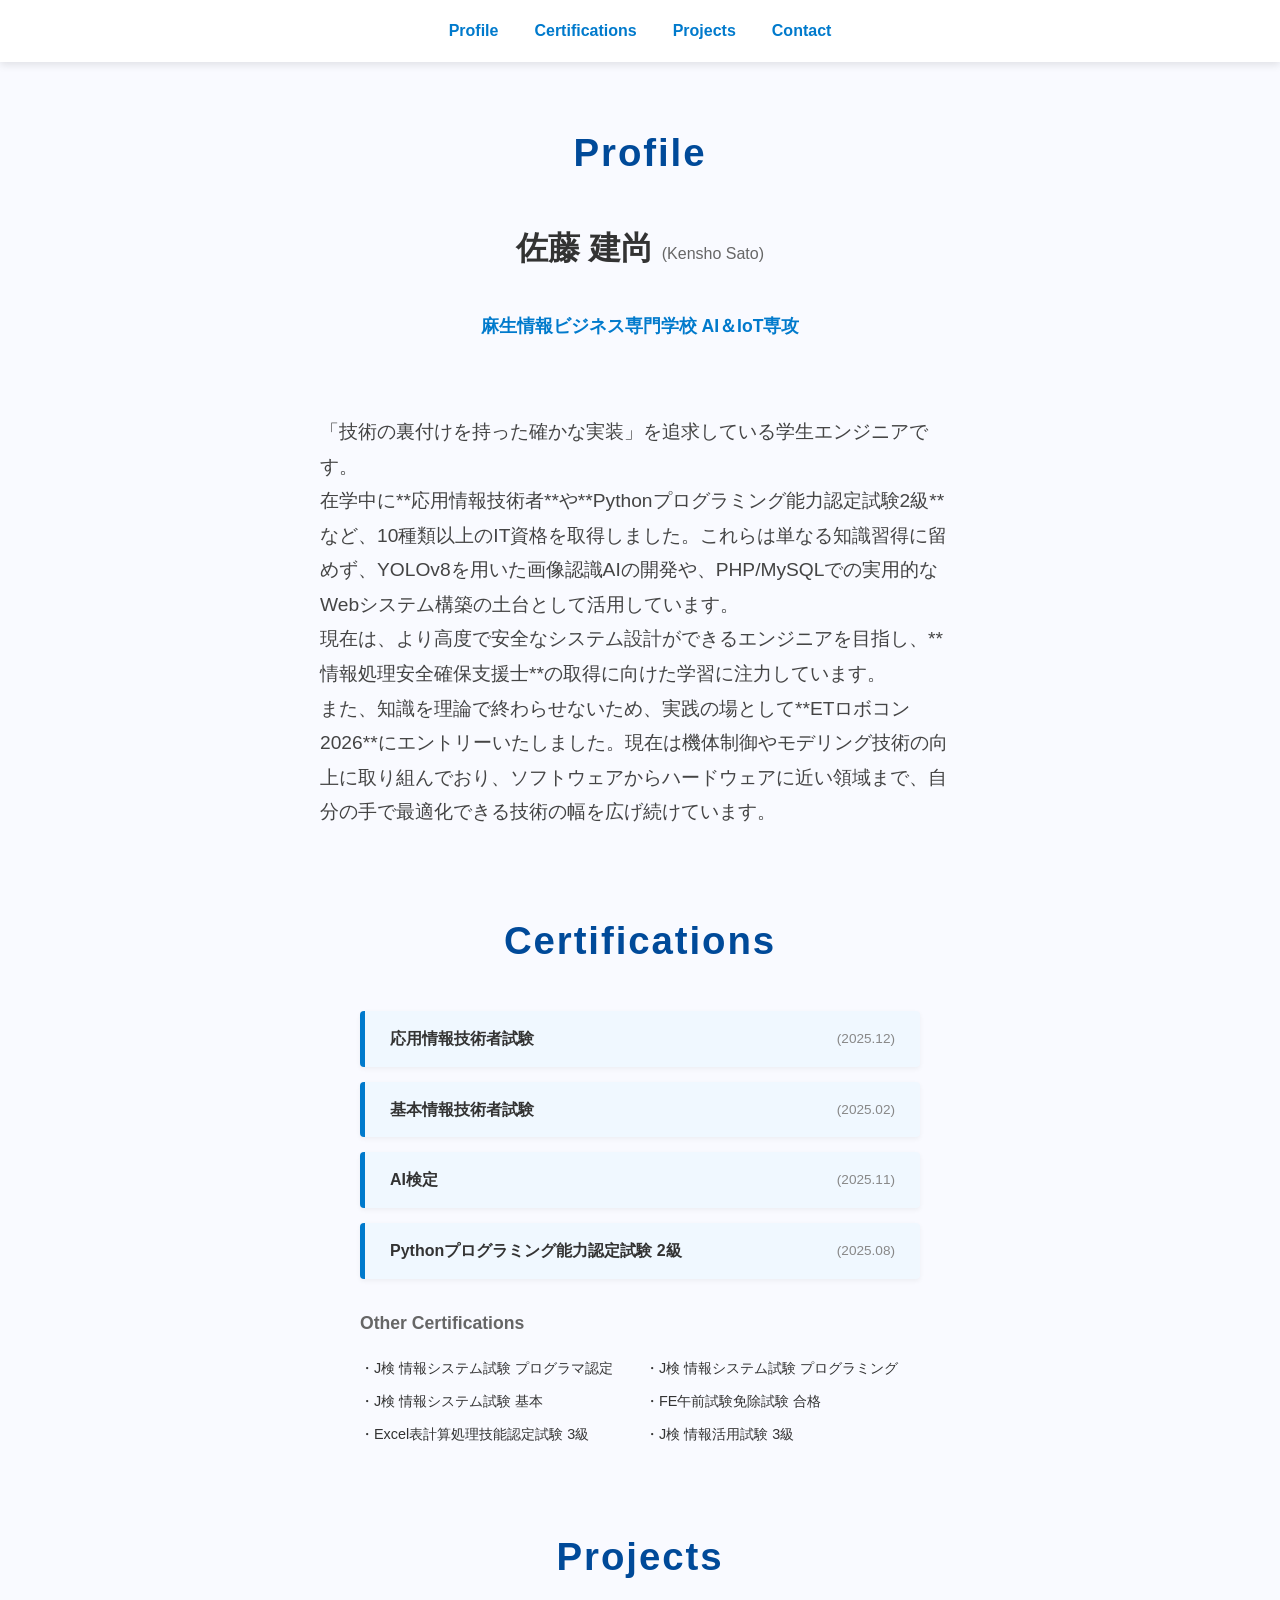
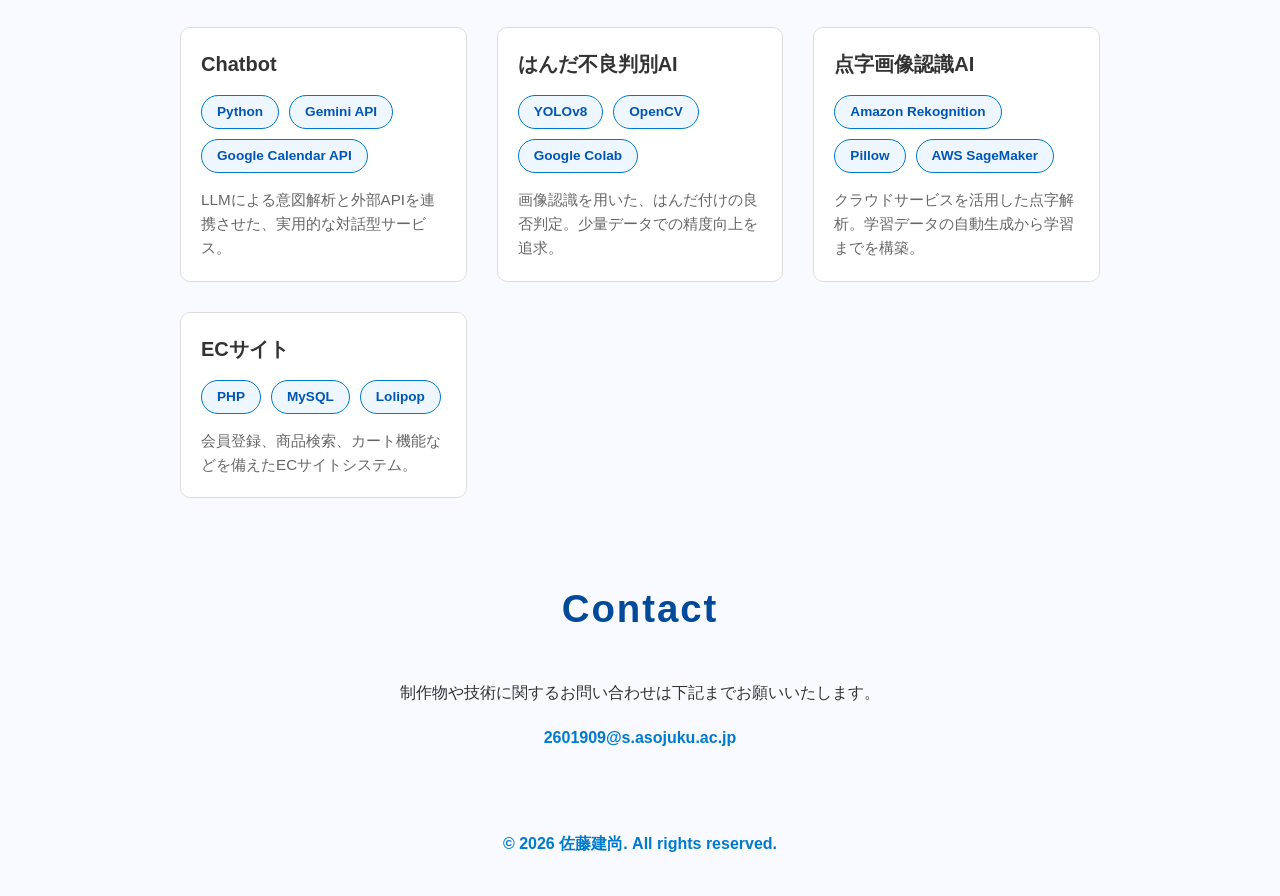
==== commit b0b98b5a: "Revise profile section with personal details Updated personal information and profile description." ====
--- a/index.html
+++ b/index.html
@@ -21,9 +21,21 @@
   <main>
     <section id="profile" class="fade-in">
       <h1 class="section-title">Profile</h1>
-      <div class="profile-container">
-        <p>AIエンジニア/システムエンジニアを目指している学生です。
-        Pythonを中心に、画像認識AIの開発や外部APIを統合したシステム構築に取り組んでいます。</p>
+      
+      <div class="personal-info" style="text-align: center; margin-bottom: 40px;">
+        <h2 style="font-size: 2rem; margin: 0;">佐藤 建尚 <span style="font-size: 1rem; color: var(--text-muted); font-weight: normal;">(Kensho Sato)</span></h2>
+        <p style="color: var(--primary-color); font-weight: bold; margin-top: 10px; font-size: 1.1rem;">
+          麻生情報ビジネス専門学校 AI＆IoT専攻
+        </p>
+      </div>
+    
+      <div class="profile-container" style="max-width: 800px; margin: 0 auto; text-align: left; line-height: 1.8;">
+        <p>
+          「技術の裏付けを持った確かな実装」を追求している学生エンジニアです。 
+          在学中に**応用情報技術者**や**Pythonプログラミング能力認定試験2級**など、10種類以上のIT資格を取得しました。これらは単なる知識習得に留めず、YOLOv8を用いた画像認識AIの開発や、PHP/MySQLでの実用的なWebシステム構築の土台として活用しています。
+          現在は、より高度で安全なシステム設計ができるエンジニアを目指し、**情報処理安全確保支援士**の取得に向けた学習に注力しています。
+          また、知識を理論で終わらせないため、実践の場として**ETロボコン2026**にエントリーいたしました。現在は機体制御やモデリング技術の向上に取り組んでおり、ソフトウェアからハードウェアに近い領域まで、自分の手で最適化できる技術の幅を広げ続けています。
+        </p>
       </div>
     </section>
     
--- a/styles.css
+++ b/styles.css
@@ -222,7 +222,34 @@
 .cert-date {
   font-size: 0.85em;
   color: #888;
-  margin-left: auto; /* 日付を右側に寄せる */
+  margin-left: auto; 
+}
+
+.cert-sub-list {
+  list-style: none;
+  padding: 0;
+  display: grid;
+  grid-template-columns: repeat(auto-fit, minmax(240px, 1fr));
+  gap: 12px;
+  margin-top: 20px;
+}
+
+.cert-sub-item {
+  background: #fff;
+  border: 1px solid #eee;
+  padding: 10px 15px;
+  border-radius: 6px;
+  font-size: 0.9rem;
+  color: var(--text-muted);
+  display: flex;
+  align-items: center;
+}
+
+.cert-sub-item::before {
+  content: "✔";
+  color: var(--primary-color);
+  margin-right: 8px;
+  font-weight: bold;
 }
 
 /* --- Action Box & Buttons --- */
@@ -274,6 +301,24 @@
   }
 }
 
+/* --- Contact --- */
+#contact {
+  text-align: center; /* これで文字とボタンが中央に寄ります */
+}
+
+#contact p {
+  margin-bottom: 20px;
+}
+
+/* Emailのメルアド部分だけ少し目立たせるなら */
+#contact span {
+  font-weight: 700;
+  color: var(--primary-color);
+  display: block; /* 改行して独立させる場合 */
+  margin-top: 10px;
+}
+
+
 /* --- Footer --- */
 footer {
   text-align: center;
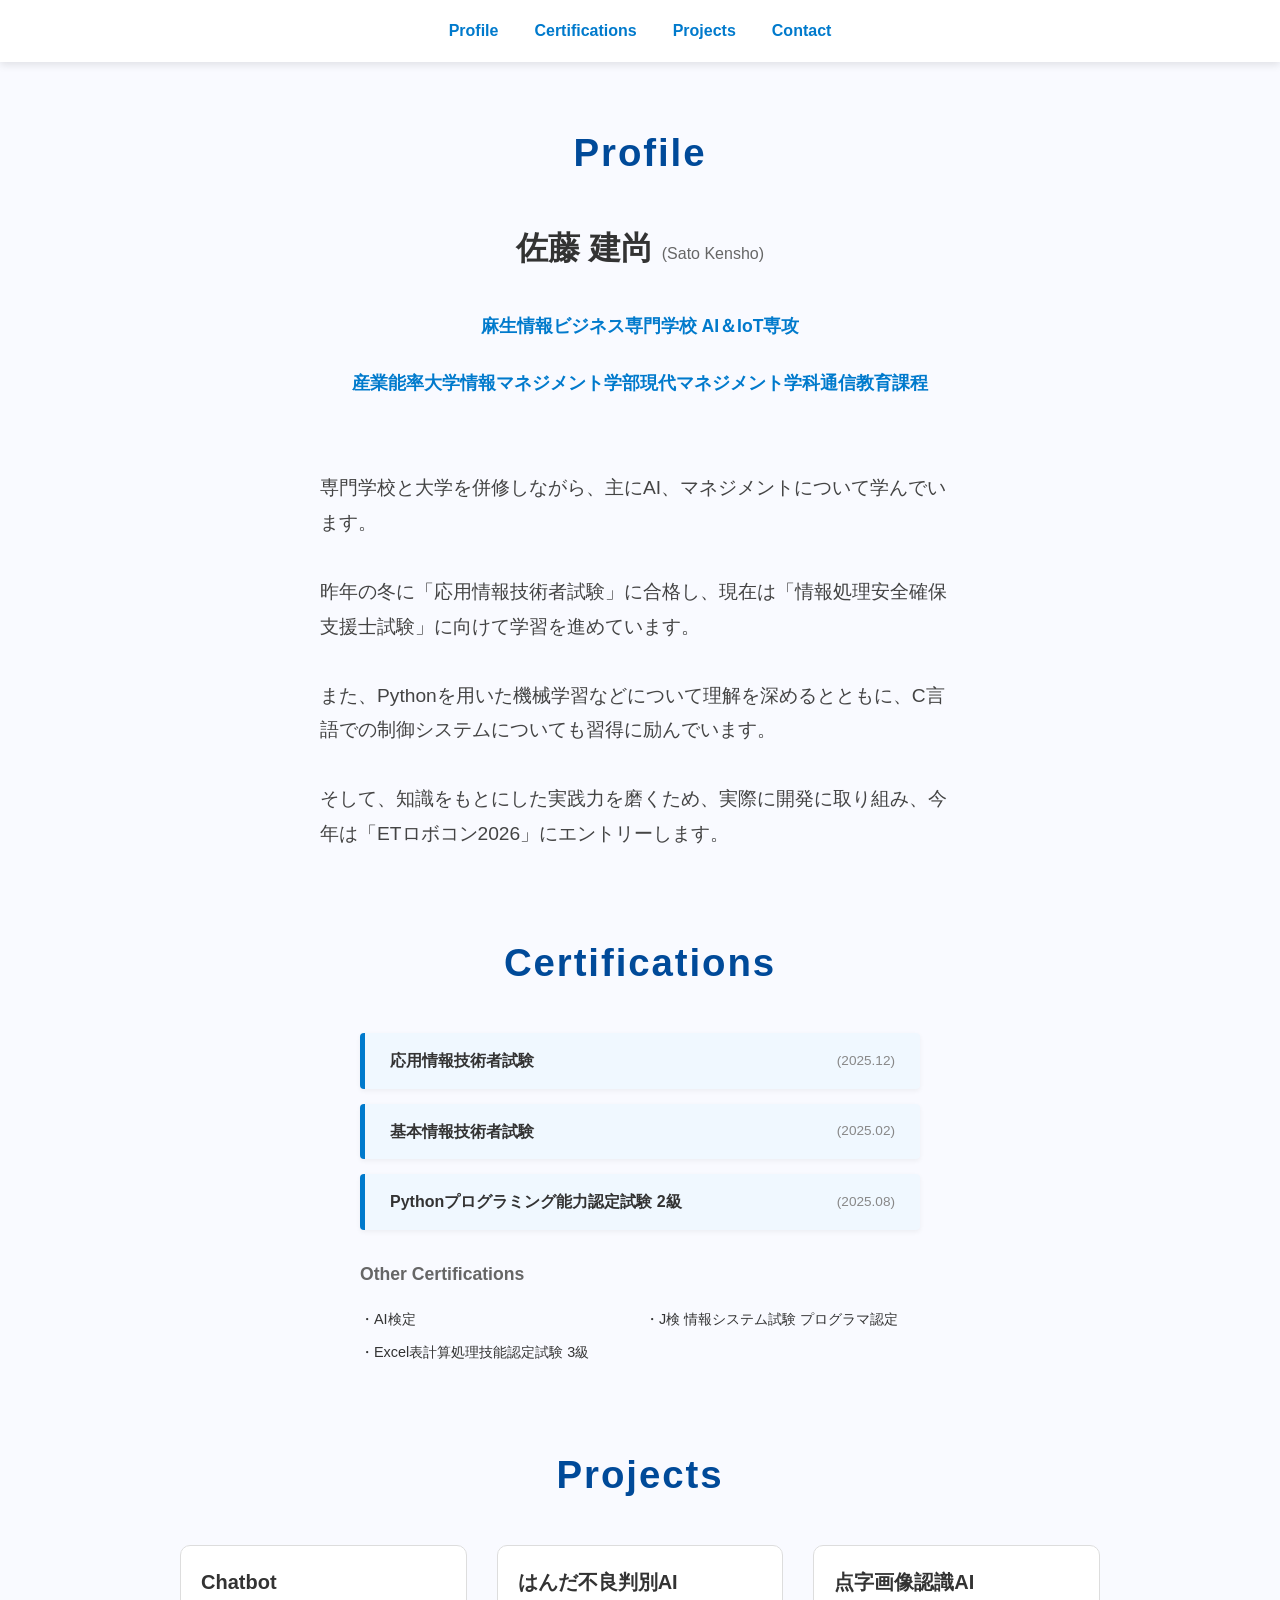
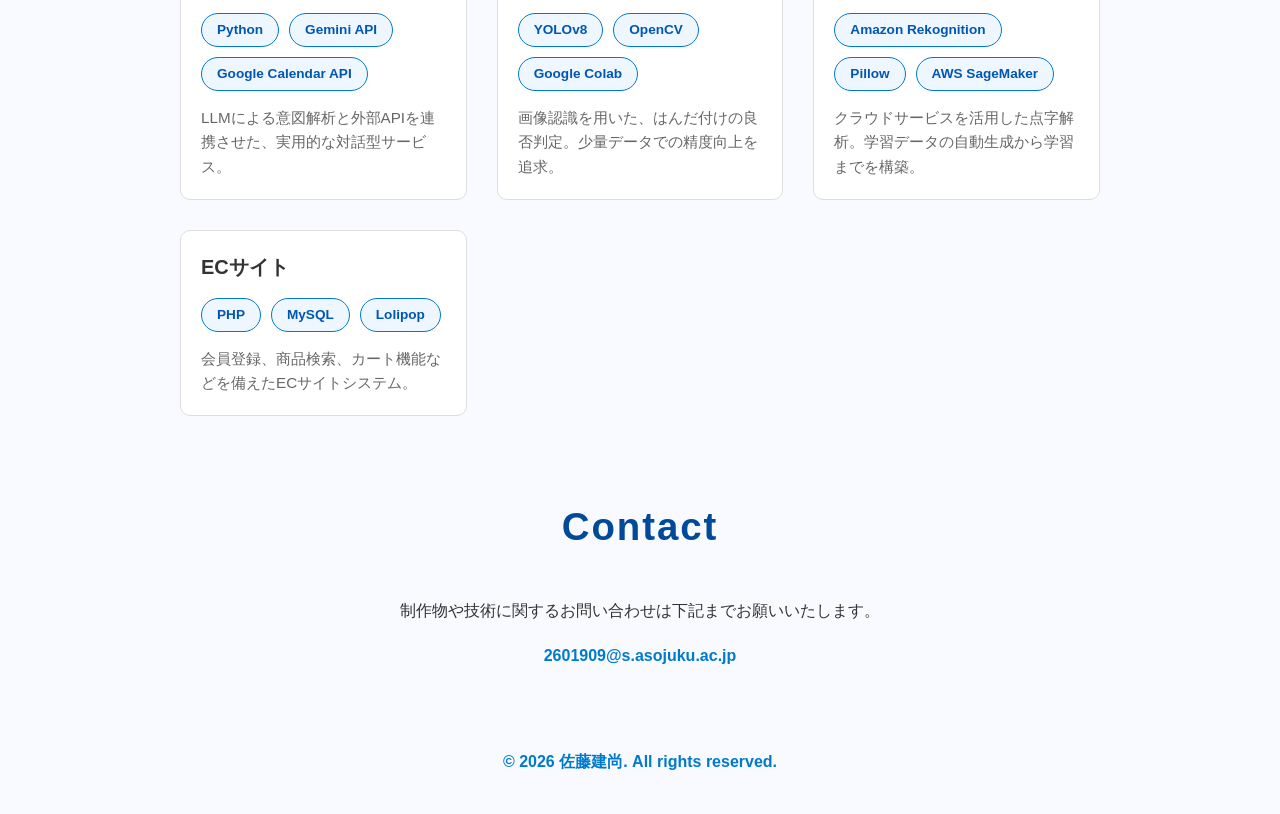
==== commit 5f1050da: "Revise profile and certifications in index.html Updated profile information and added new certificat" ====
--- a/index.html
+++ b/index.html
@@ -23,18 +23,19 @@
       <h1 class="section-title">Profile</h1>
       
       <div class="personal-info" style="text-align: center; margin-bottom: 40px;">
-        <h2 style="font-size: 2rem; margin: 0;">佐藤 建尚 <span style="font-size: 1rem; color: var(--text-muted); font-weight: normal;">(Kensho Sato)</span></h2>
+        <h2 style="font-size: 2rem; margin: 0;">佐藤 建尚 <span style="font-size: 1rem; color: var(--text-muted); font-weight: normal;">(Sato Kensho)</span></h2>
         <p style="color: var(--primary-color); font-weight: bold; margin-top: 10px; font-size: 1.1rem;">
-          麻生情報ビジネス専門学校 AI＆IoT専攻
+          麻生情報ビジネス専門学校 AI＆IoT専攻<br>
+          産業能率大学情報マネジメント学部現代マネジメント学科通信教育課程
         </p>
       </div>
     
       <div class="profile-container" style="max-width: 800px; margin: 0 auto; text-align: left; line-height: 1.8;">
         <p>
-          「技術の裏付けを持った確かな実装」を追求している学生エンジニアです。 
-          在学中に**応用情報技術者**や**Pythonプログラミング能力認定試験2級**など、10種類以上のIT資格を取得しました。これらは単なる知識習得に留めず、YOLOv8を用いた画像認識AIの開発や、PHP/MySQLでの実用的なWebシステム構築の土台として活用しています。
-          現在は、より高度で安全なシステム設計ができるエンジニアを目指し、**情報処理安全確保支援士**の取得に向けた学習に注力しています。
-          また、知識を理論で終わらせないため、実践の場として**ETロボコン2026**にエントリーいたしました。現在は機体制御やモデリング技術の向上に取り組んでおり、ソフトウェアからハードウェアに近い領域まで、自分の手で最適化できる技術の幅を広げ続けています。
+          専門学校と大学を併修しながら、主にAI、マネジメントについて学んでいます。<br>
+          昨年の冬に「応用情報技術者試験」に合格し、現在は「情報処理安全確保支援士試験」に向けて学習を進めています。<br>
+          また、Pythonを用いた機械学習などについて理解を深めるとともに、C言語での制御システムについても習得に励んでいます。<br>
+          そして、知識をもとにした実践力を磨くため、実際に開発に取り組み、今年は「ETロボコン2026」にエントリーします。
         </p>
       </div>
     </section>
@@ -45,17 +46,13 @@
         <ul class="cert-list">
           <li><strong>応用情報技術者試験</strong> <span class="cert-date">(2025.12)</span></li>
           <li><strong>基本情報技術者試験</strong> <span class="cert-date">(2025.02)</span></li>
-          <li><strong>AI検定</strong> <span class="cert-date">(2025.11)</span></li>
           <li><strong>Pythonプログラミング能力認定試験 2級</strong> <span class="cert-date">(2025.08)</span></li>
         </ul>
         <h3 style="margin-top: 30px; font-size: 1.1rem; color: #666;">Other Certifications</h3>
         <ul class="cert-sub-list" style="list-style: none; padding: 0; display: grid; grid-template-columns: 1fr 1fr; gap: 10px; font-size: 0.9rem;">
+          <li>・AI検定
           <li>・J検 情報システム試験 プログラマ認定</li>
-          <li>・J検 情報システム試験 プログラミング</li>
-          <li>・J検 情報システム試験 基本</li>
-          <li>・FE午前試験免除試験 合格</li>
           <li>・Excel表計算処理技能認定試験 3級</li>
-          <li>・J検 情報活用試験 3級</li>
         </ul>
       </div>
     </section>
--- a/styles.css
+++ b/styles.css
@@ -283,6 +283,19 @@
   box-shadow: 0 6px 15px rgba(0, 122, 204, 0.3);
 }
 
+/* ドキュメントリンク専用のレイアウト */
+.doc-link-container {
+  display: flex;
+  justify-content: center;
+  gap: 20px;
+  flex-wrap: wrap;
+  margin-top: 20px;
+}
+
+.btn-icon {
+  margin-right: 8px;
+}
+
 /* --- Animations --- */
 .fade-in {
   opacity: 0;
